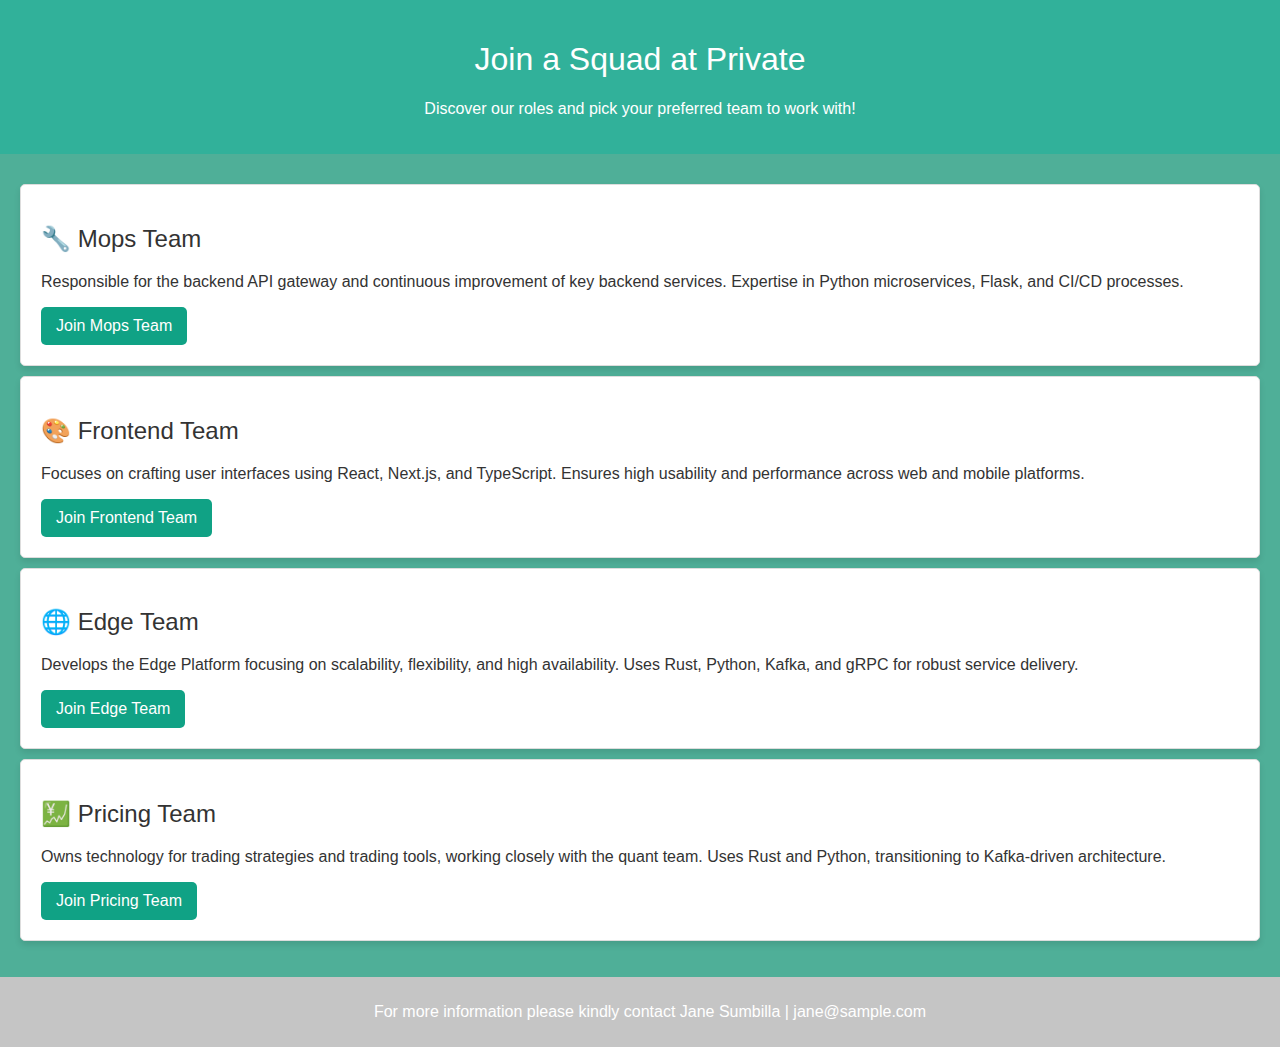
==== index.html @ 73eb0c78 "Add files via upload" ====
<!DOCTYPE html>
<html lang="en">
<head>
    <meta charset="UTF-8">
    <meta name="viewport" content="width=device-width, initial-scale=1.0">
    <title>Explore Teams at Private</title>
    <link rel="stylesheet" href="styles.css">
</head>
<body>
    <header>
        <h1>Join a Squad at Private</h1>
        <p>Discover our roles and pick your preferred team to work with!</p>
    </header>
    <main>
        <div class="team">
            <h2>🔧 Mops Team</h2>
            <p>Responsible for the backend API gateway and continuous improvement of key backend services. Expertise in Python microservices, Flask, and CI/CD processes.</p>
            <a href="mops-team.html" class="button">Join Mops Team</a>
        </div>
        
        <div class="team">
            <h2>🎨 Frontend Team</h2>
            <p>Focuses on crafting user interfaces using React, Next.js, and TypeScript. Ensures high usability and performance across web and mobile platforms.</p>
            <a href="frontend-team.html" class="button">Join Frontend Team</a>
        </div>
        <div class="team">
            <h2>🌐 Edge Team</h2>
            <p>Develops the Edge Platform focusing on scalability, flexibility, and high availability. Uses Rust, Python, Kafka, and gRPC for robust service delivery.</p>
            <a href="edge-team.html" class="button">Join Edge Team</a>
        </div>
        <div class="team">
            <h2>💹 Pricing Team</h2>
            <p>Owns technology for trading strategies and trading tools, working closely with the quant team. Uses Rust and Python, transitioning to Kafka-driven architecture.</p>
            <a href="pricing-team.html" class="button">Join Pricing Team</a>
        </div>
        <p>



        </p>
        <!-- Continue for other teams as needed -->

    </main>
    <footer>
        <p> For more information please kindly contact Jane Sumbilla | jane@sample.com</p>
    </footer>
    <script src="script.js"></script>
</body>
</html>
---- styles.css ----
@font-face {
    font-family: 'SF Pro Display';
    font-style: normal;
    font-weight: 400;
    src: local('SF Pro Display'), local('SF-Pro-Display'), url('https://path-to-your-font/SF-Pro-Display-Regular.woff2') format('woff2');
}

body {
    font-family: 'SF Pro Display', 'Segoe UI', 'Roboto', Arial, sans-serif;
    margin: 0;
    padding: 0;
    background-color: #4faf98;
    color: #333;
}

header {
    background-color: #31b19a;
    color: #fff;
    padding: 20px;
    text-align: center;
}

main {
    padding: 20px;
}

.team {
    background-color: #fff;
    border: 1px solid #ddd;
    border-radius: 5px;
    margin: 10px 0;
    padding: 20px;
    box-shadow: 0 4px 6px rgba(0,0,0,0.1);
}

h1, h2 {
    font-weight: normal;
}

button {
    background-color: #10a285;
    border: none;
    color: #fff;
    padding: 10px 15px;
    border-radius: 5px;
    cursor: pointer;
    font-weight: bold;
    text-transform: uppercase;
}

button:hover {
    background-color: #015442;
}
.button {
    display: inline-block;
    background-color: #10a285;
    color: #fff;
    padding: 10px 15px;
    border-radius: 5px;
    text-decoration: none; /* Removes underline from links */
    text-align: center;
    cursor: pointer;
}

.button:hover {
    background-color: #015442;
}

footer {
    background-color: #c5c5c5;
    color: #fff;
    text-align: center;
    padding: 10px;
    position: static;
    width: 100%;
    bottom: 0;
}
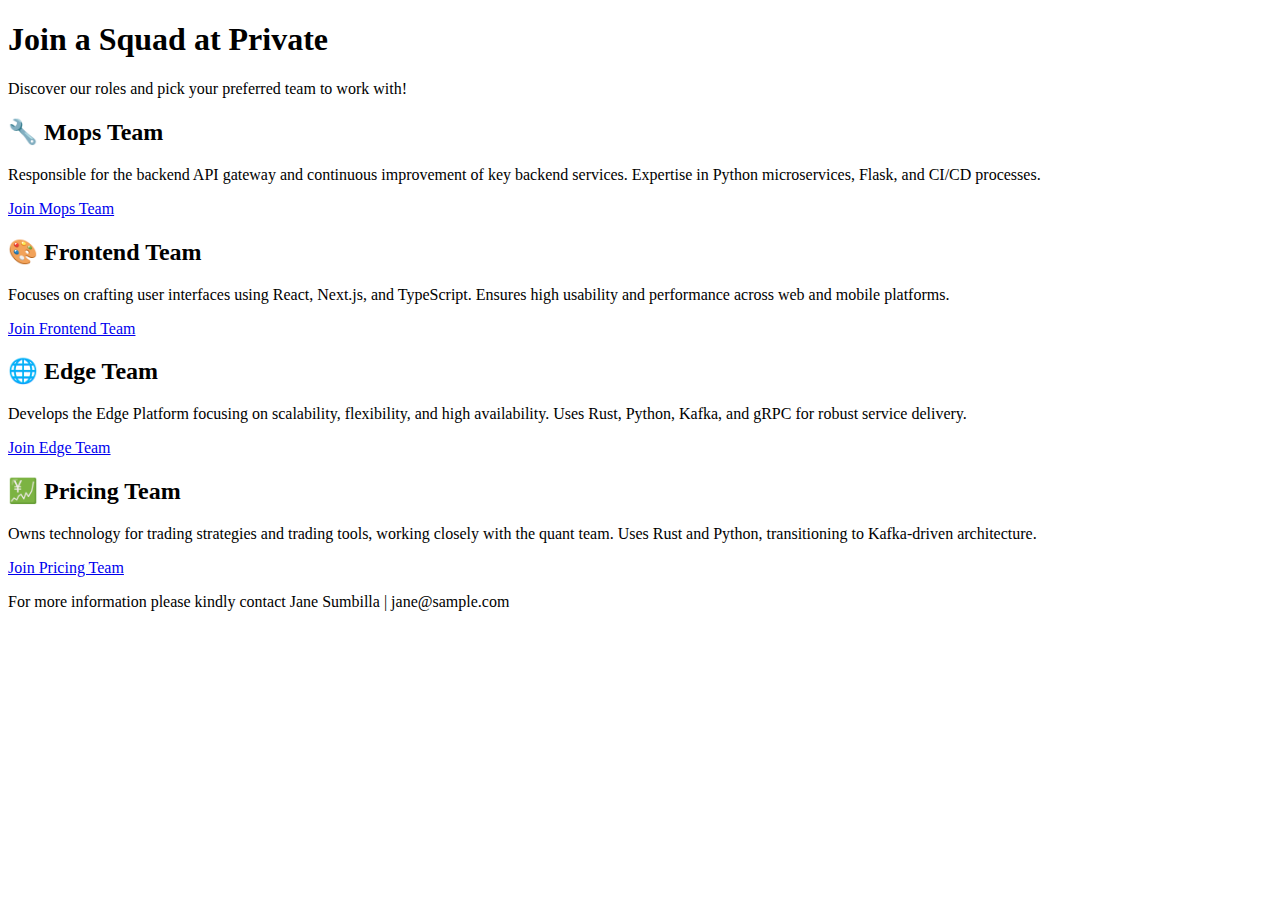
==== commit ab07b07e: "Add files via upload" ====
--- a/index.html
+++ b/index.html
@@ -4,7 +4,7 @@
     <meta charset="UTF-8">
     <meta name="viewport" content="width=device-width, initial-scale=1.0">
     <title>Explore Teams at Private</title>
-    <link rel="stylesheet" href="styles.css">
+    <link rel="stylesheet" href="./assets/css/styles.css">
 </head>
 <body>
     <header>
@@ -12,38 +12,31 @@
         <p>Discover our roles and pick your preferred team to work with!</p>
     </header>
     <main>
-        <div class="team">
+        <div class="panel">
             <h2>🔧 Mops Team</h2>
             <p>Responsible for the backend API gateway and continuous improvement of key backend services. Expertise in Python microservices, Flask, and CI/CD processes.</p>
-            <a href="mops-team.html" class="button">Join Mops Team</a>
+            <a href="./templates/mops-team.html" class="button">Join Mops Team</a>
         </div>
         
-        <div class="team">
+        <div class="panel">
             <h2>🎨 Frontend Team</h2>
             <p>Focuses on crafting user interfaces using React, Next.js, and TypeScript. Ensures high usability and performance across web and mobile platforms.</p>
-            <a href="frontend-team.html" class="button">Join Frontend Team</a>
+            <a href="./templates/frontend-team.html" class="button">Join Frontend Team</a>
         </div>
-        <div class="team">
+        <div class="panel">
             <h2>🌐 Edge Team</h2>
             <p>Develops the Edge Platform focusing on scalability, flexibility, and high availability. Uses Rust, Python, Kafka, and gRPC for robust service delivery.</p>
-            <a href="edge-team.html" class="button">Join Edge Team</a>
+            <a href="./templates/edge-team.html" class="button">Join Edge Team</a>
         </div>
-        <div class="team">
+        <div class="panel">
             <h2>💹 Pricing Team</h2>
             <p>Owns technology for trading strategies and trading tools, working closely with the quant team. Uses Rust and Python, transitioning to Kafka-driven architecture.</p>
-            <a href="pricing-team.html" class="button">Join Pricing Team</a>
+            <a href="./templates/pricing-team.html" class="button">Join Pricing Team</a>
         </div>
-        <p>
-
-
-
-        </p>
-        <!-- Continue for other teams as needed -->
-
     </main>
     <footer>
         <p> For more information please kindly contact Jane Sumbilla | jane@sample.com</p>
     </footer>
-    <script src="script.js"></script>
+    <script src="./assets/js/script.js"></script>
 </body>
 </html>
